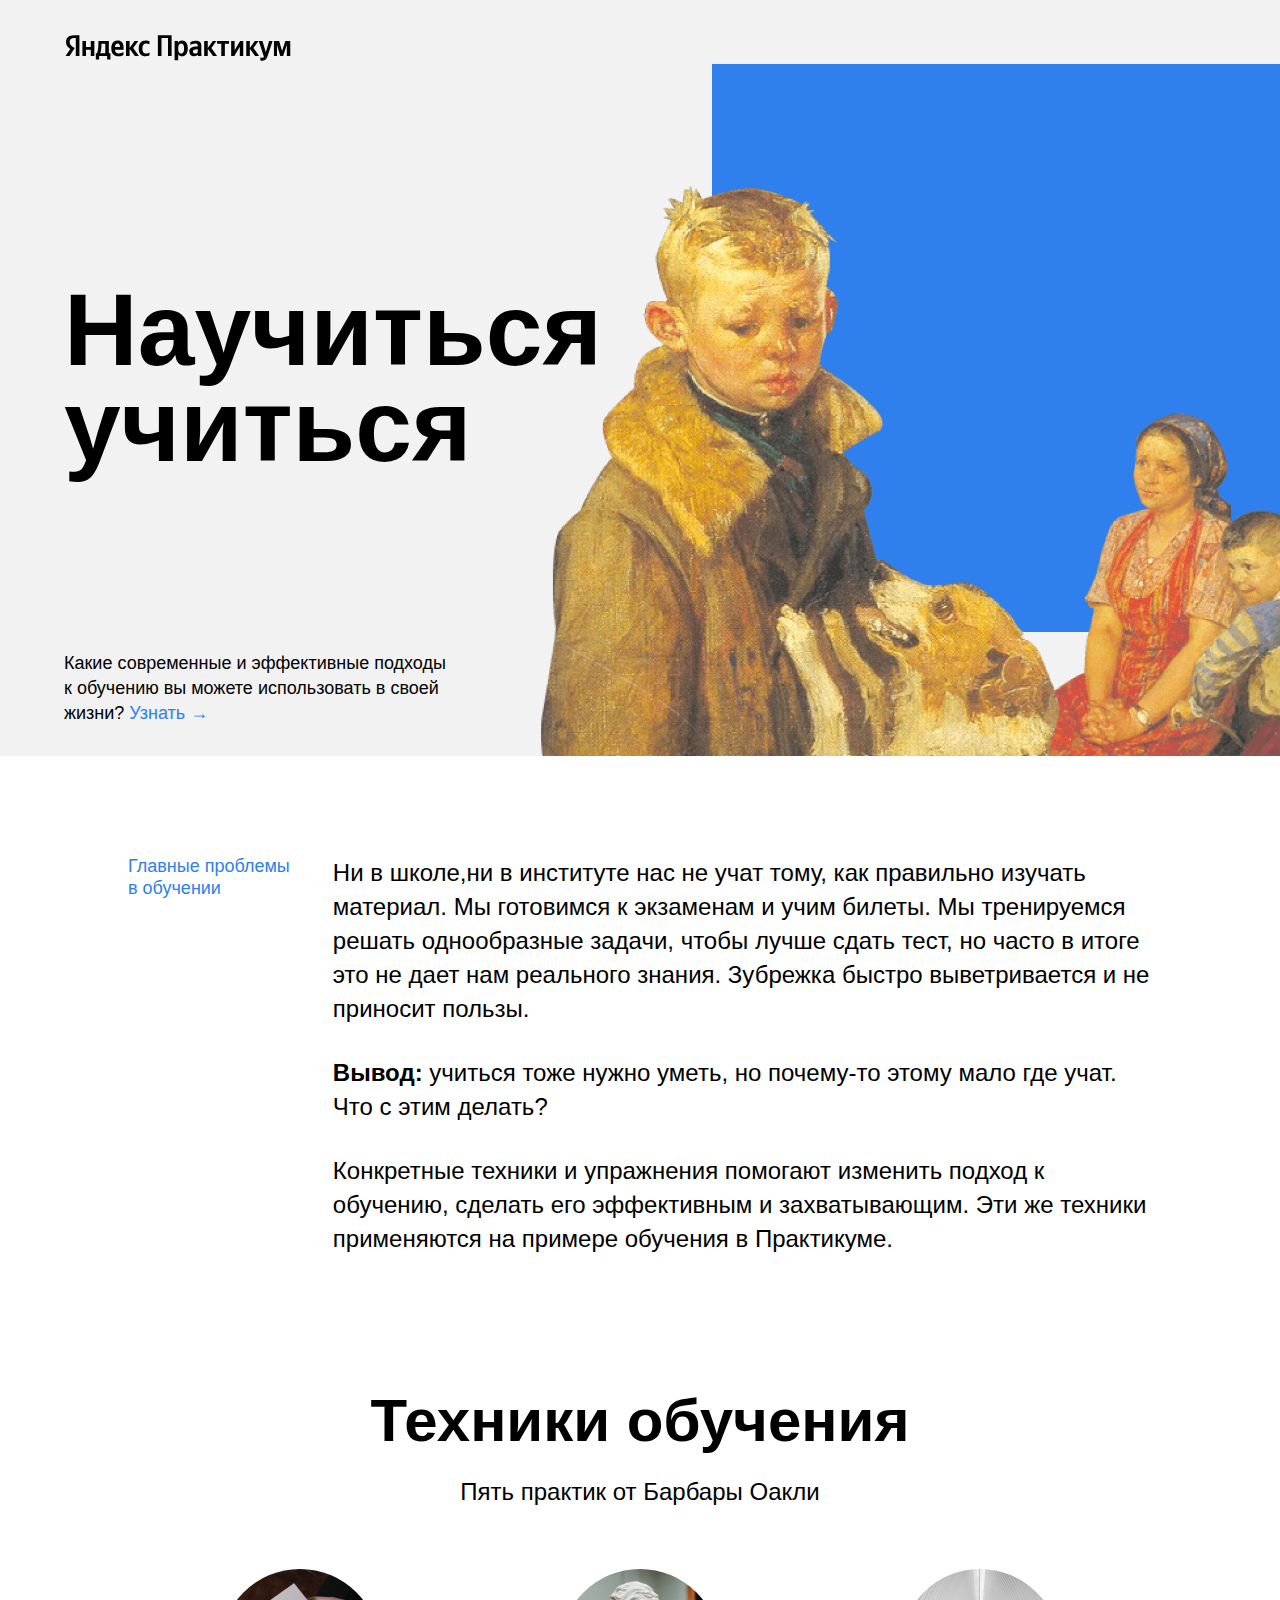
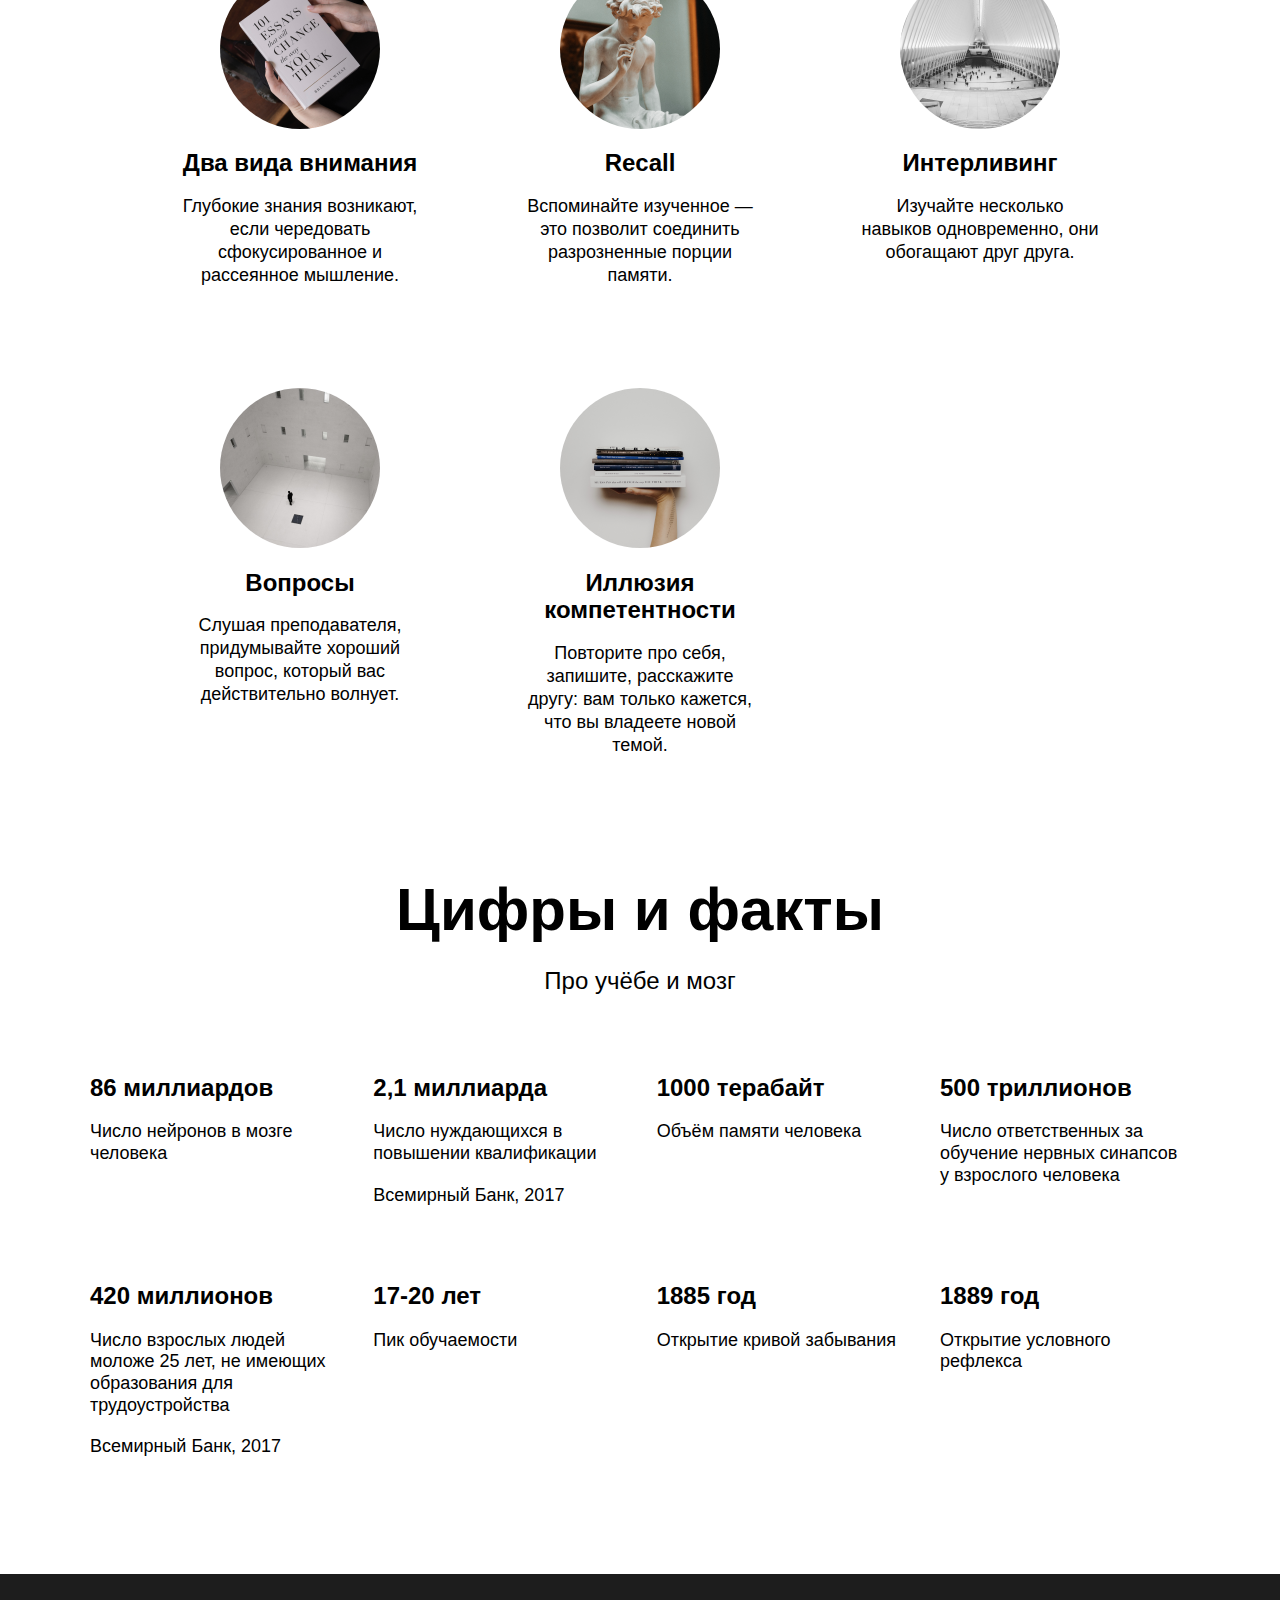
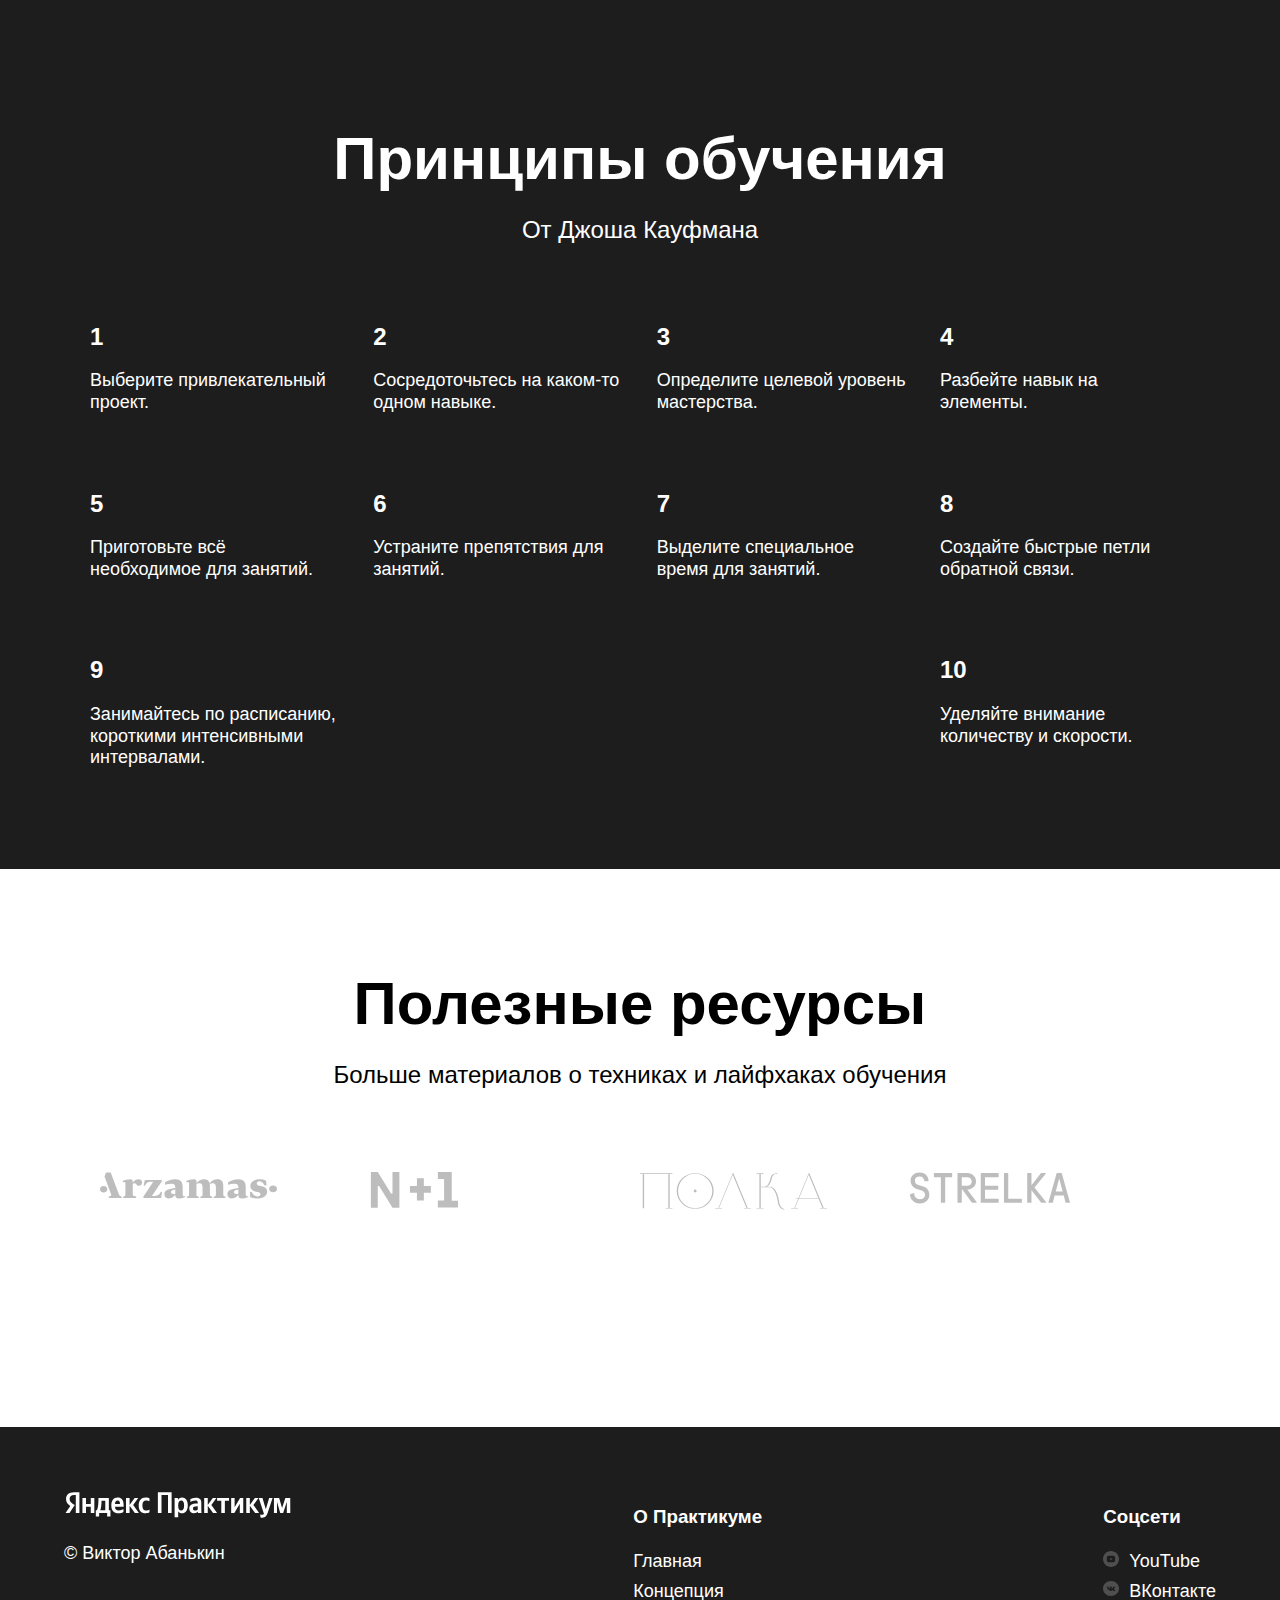
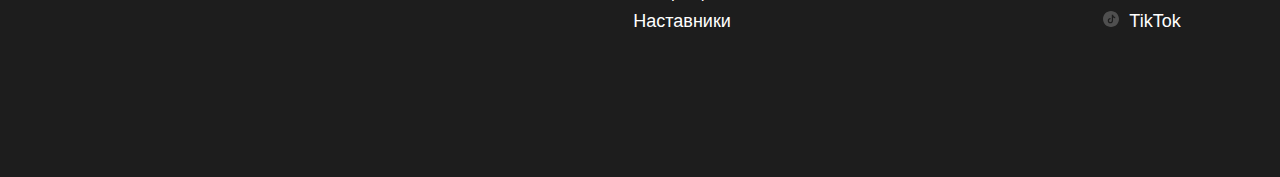
==== index__1sprint.html @ 2568c20d "Fix" ====
<!DOCTYPE html>
<html lang="ru">
<head>
  <meta charset="UTF-8">
  <meta name="viewport" content="width=device-width, initial-scale=1.0">
  <meta name="description" content="">
  <link rel="stylesheet" href="./assets/normalize.css">
  <link rel="stylesheet" href="./pages/homepage.css">
  <title>Яндекс.Практикум</title>
</head>
<body>
  <div class="page">
    <header class="header">
      <div class="logo logo_place_header"><img src="./assets/images/logo_place_header.svg" alt="Яндекс Практикум"></div>
      <h1 class="header__title">Научиться учиться</h1>
      <p class="header__subtitle">Какие современные и эффективные подходы к обучению вы можете использовать в своей жизни? <a class="header__link" href="#" target="_blank">Узнать →</a></p>
      <div class="header__illustration"><img src="./assets/images/header-image.png" alt="Мальчик с собакой"></div>
      <div class="header__square"></div>
    </header>

    <div class="content">

      <section class="description">
        <div class="two__columns">
          <h1 class="two__columns-brief">Главные проблемы в обучении</h1>
          <div class="two__columns-main-text">
            <p class="two__columns-paragraph">
              Ни в школе,ни в институте нас не учат тому, как правильно
              изучать материал. Мы готовимся к экзаменам и учим билеты. Мы
              тренируемся решать однообразные задачи, чтобы лучше сдать тест,
              но часто в итоге это не дает нам реального знания. Зубрежка
              быстро выветривается и не приносит пользы.
            </p>
            <p class="two__columns-paragraph">
              <span class="two__columns-span-accent">Вывод:</span> учиться
              тоже нужно уметь, но почему-то этому мало где учат. Что с этим
              делать?
            </p>
            <p class="two__columns-paragraph">
              Конкретные техники и упражнения помогают изменить подход к
              обучению, сделать его эффективным и захватывающим. Эти же
              техники применяются на примере обучения в Практикуме.
            </p>
          </div>
        </div>
      </section>


      <section class="techniques">
        <h2 class="section__title">Техники обучения</h2>
        <p class="section__subtitle">Пять практик от Барбары Оакли</p>
        <div class="cards">
          <div class="cards__item">
            <img class="cards__image" src="./assets/images/cards-attention.png" alt="Два вида внимания">
            <h1 class="cards__title">Два вида внимания</h1>
            <p class="cards__description">Глубокие знания возникают, если чередовать сфокусированное и рассеянное мышление.</p>
          </div>
          <div class="cards__item">
            <img class="cards__image" src="./assets/images/cards-recall.png" alt="Recall">
            <h1 class="cards__title">Recall</h1>
            <p class="cards__description">Вспоминайте изученное — это позволит соединить разрозненные порции памяти.</p>
          </div>
          <div class="cards__item">
            <img class="cards__image" src="./assets/images/cards-interliving.png" alt="Интерливинг">
            <h1 class="cards__title">Интерливинг</h1>
            <p class="cards__description">Изучайте несколько навыков одновременно, они обогащают друг друга.</p>
          </div>
          <div class="cards__item">
            <img class="cards__image" src="./assets/images/cards-question.png" alt="Recall">
            <h1 class="cards__title">Вопросы</h1>
            <p class="cards__description">Слушая преподавателя, придумывайте хороший вопрос, который вас действительно волнует.</p>
          </div>
          <div class="cards__item">
            <img class="cards__image" src="./assets/images/cards-competence.png" alt="Интерливинг">
            <h1 class="cards__title">Иллюзия компетентности</h1>
            <p class="cards__description">Повторите про себя, запишите, расскажите другу: вам только кажется, что вы владеете новой темой.</p>
          </div>
        </div>
      </section>

      <section class="digits">
        <h2 class="section__title">Цифры и факты</h2>
        <p class="section__subtitle">Про учёбе и мозг</p>
        <div class="table">
          <div class="table-cell">
            <h1 class="table-heading">86 миллиардов</h1>
            <p class="table-text">Число нейронов в мозге человека</p>
          </div>
          <div class="table-cell">
            <h1 class="table-heading">2,1 миллиарда</h1>
            <p class="table-text">Число нуждающихся в повышении квалификации </p>
            <p class="table-text">Всемирный Банк, 2017</p>
          </div>
          <div class="table-cell">
            <h1 class="table-heading">1000 терабайт</h1>
            <p class="table-text">Объём памяти человека</p>
          </div>
          <div class="table-cell">
            <h1 class="table-heading">500 триллионов</h1>
            <p class="table-text">Число ответственных за обучение нервных синапсов у взрослого человека</p>
          </div>
          <div class="table-cell">
            <h1 class="table-heading">420 миллионов</h1>
            <p class="table-text">Число взрослых людей моложе 25 лет, не имеющих образования для трудоустройства
            <p class="table-text">Всемирный Банк, 2017</p>
            </p>
          </div>
          <div class="table-cell">
            <h1 class="table-heading">17-20 лет</h1>
            <p class="table-text">Пик обучаемости</p>
          </div>
          <div class="table-cell">
            <h1 class="table-heading">1885 год</h1>
            <p class="table-text">Открытие кривой забывания</p>
          </div>
          <div class="table-cell">
            <h1 class="table-heading">1889 год</h1>
            <p class="table-text">Открытие условного рефлекса</p>
          </div>
        </div>
      </section>

      <section class="kaufman">
        <h2 class="section-title section-title_theme_dark">Принципы обучения</h2>
        <p class="section-subtitle section-subtitle_theme_dark">От Джоша Кауфмана</p>
        <div class="table">
          <div class="table-cell">
            <h1 class="table-heading table-heading_theme_dark">1</h1>
            <p class="table-text">Выберите привлекательный проект.</p>
          </div>
          <div class="table-cell">
            <h1 class="table-heading table-heading_theme_dark">2</h1>
            <p class="table-text">Сосредоточьтесь на каком-то одном навыке.</p>
          </div>
          <div class="table-cell">
            <h1 class="table-heading table-heading_theme_dark">3</h1>
            <p class="table-text">Определите целевой уровень мастерства.</p>
          </div>
          <div class="table-cell">
            <h1 class="table-heading table-heading_theme_dark">4</h1>
            <p class="table-text">Разбейте навык на элементы.</p>
          </div>
          <div class="table-cell">
            <h1 class="table-heading table-heading_theme_dark">5</h1>
            <p class="table-text">Приготовьте всё необходимое для занятий.</p>
          </div>
          <div class="table-cell">
            <h1 class="table-heading table-heading_theme_dark">6</h1>
            <p class="table-text">Устраните препятствия для занятий.</p>
          </div>
          <div class="table-cell">
            <h1 class="table-heading table-heading_theme_dark">7</h1>
            <p class="table-text">Выделите специальное время для занятий.</p>
          </div>
          <div class="table-cell">
            <h1 class="table-heading table-heading_theme_dark">8</h1>
            <p class="table-text">Создайте быстрые петли обратной связи.</p>
          </div>
          <div class="table-cell">
            <h1 class="table-heading table-heading_theme_dark">9</h1>
            <p class="table-text">Занимайтесь по расписанию, короткими интенсивными интервалами.</p>
          </div>
          <div class="table-cell">
            <h1 class="table-heading table-heading_theme_dark">10</h1>
            <p class="table-text">Уделяйте внимание количеству и скорости.</p>
          </div>
        </div>
      </section>
      
      <section class="resources">
        <h2 class="section__title">Полезные ресурсы</h2>
        <p class="section__subtitle">Больше материалов о техниках и лайфхаках обучения</p>
        <div class="resources__logo">
          <a href="#" class="resources__item">
            <img src="./assets/images/logo/resources-arzamas.svg" alt="Arzamas">
          </a>
          <a href="#" class="resources__item">
            <img src="./assets/images/logo/resources-n1.svg" alt="N1">
          </a>
          <a href="#" class="resources__item">
            <img src="./assets/images/logo/resources-polka.svg" alt="Polka">
          </a>
          <a href="#" class="resources__item">
            <img src="./assets/images/logo/resources-strelka.svg" alt="Strelka">
          </a>
        </div>
      </section>

    </div>
    <footer class="footer">
      <div class="footer__columns">
        <div class="footer__column content-copyright">
          <img src="./assets/images/logo_place_footer.svg" class="logo logo_place_footer">
          <p class="footer__author">© Виктор Абанькин</p>
        </div>
        <div class="footer__column content-info">
          <h3 class="footer__column-heading">О Практикуме</h3>
          <ul class="footer__column-links">
            <li class="footer__column-link">Главная</li>
            <li class="footer__column-link">Концепция</li>
            <li class="footer__column-link">Наставники</li>
            </ul>
          </div>
          <div class="footer__column content-social">
            <h3 class="footer__column-heading">Соцсети</h3>
            <ul class="footer__column-links">
              <li class="footer__column-link"><a href="#" ><img class="footer__social-icon" src="./assets/images/youtube-icon.svg" alt="YouTube">YouTube</a></li>
              <li class="footer__column-link"><a href="#" ><img class="footer__social-icon" src="./assets/images/vk_color_white.svg" alt="ВКонтакте">ВКонтакте</a></li>
              <li class="footer__column-link"><a href="#" ><img class="footer__social-icon" src="./assets/images/tiktok-icon.svg" alt="TikTok">TikTok</a></li>
              </ul>
          </div>
        </div>
      </div>
    </footer>
  </div>
</body>
</html>
---- pages/homepage.css ----
@import url(../assets/style.css);

.page {
    min-width: 1100px;
    max-width: 1600px;
    font-family: "Helvetica Neue", Arial, sans-serif;
    background: #ffffff;
    margin: 0 auto;
}
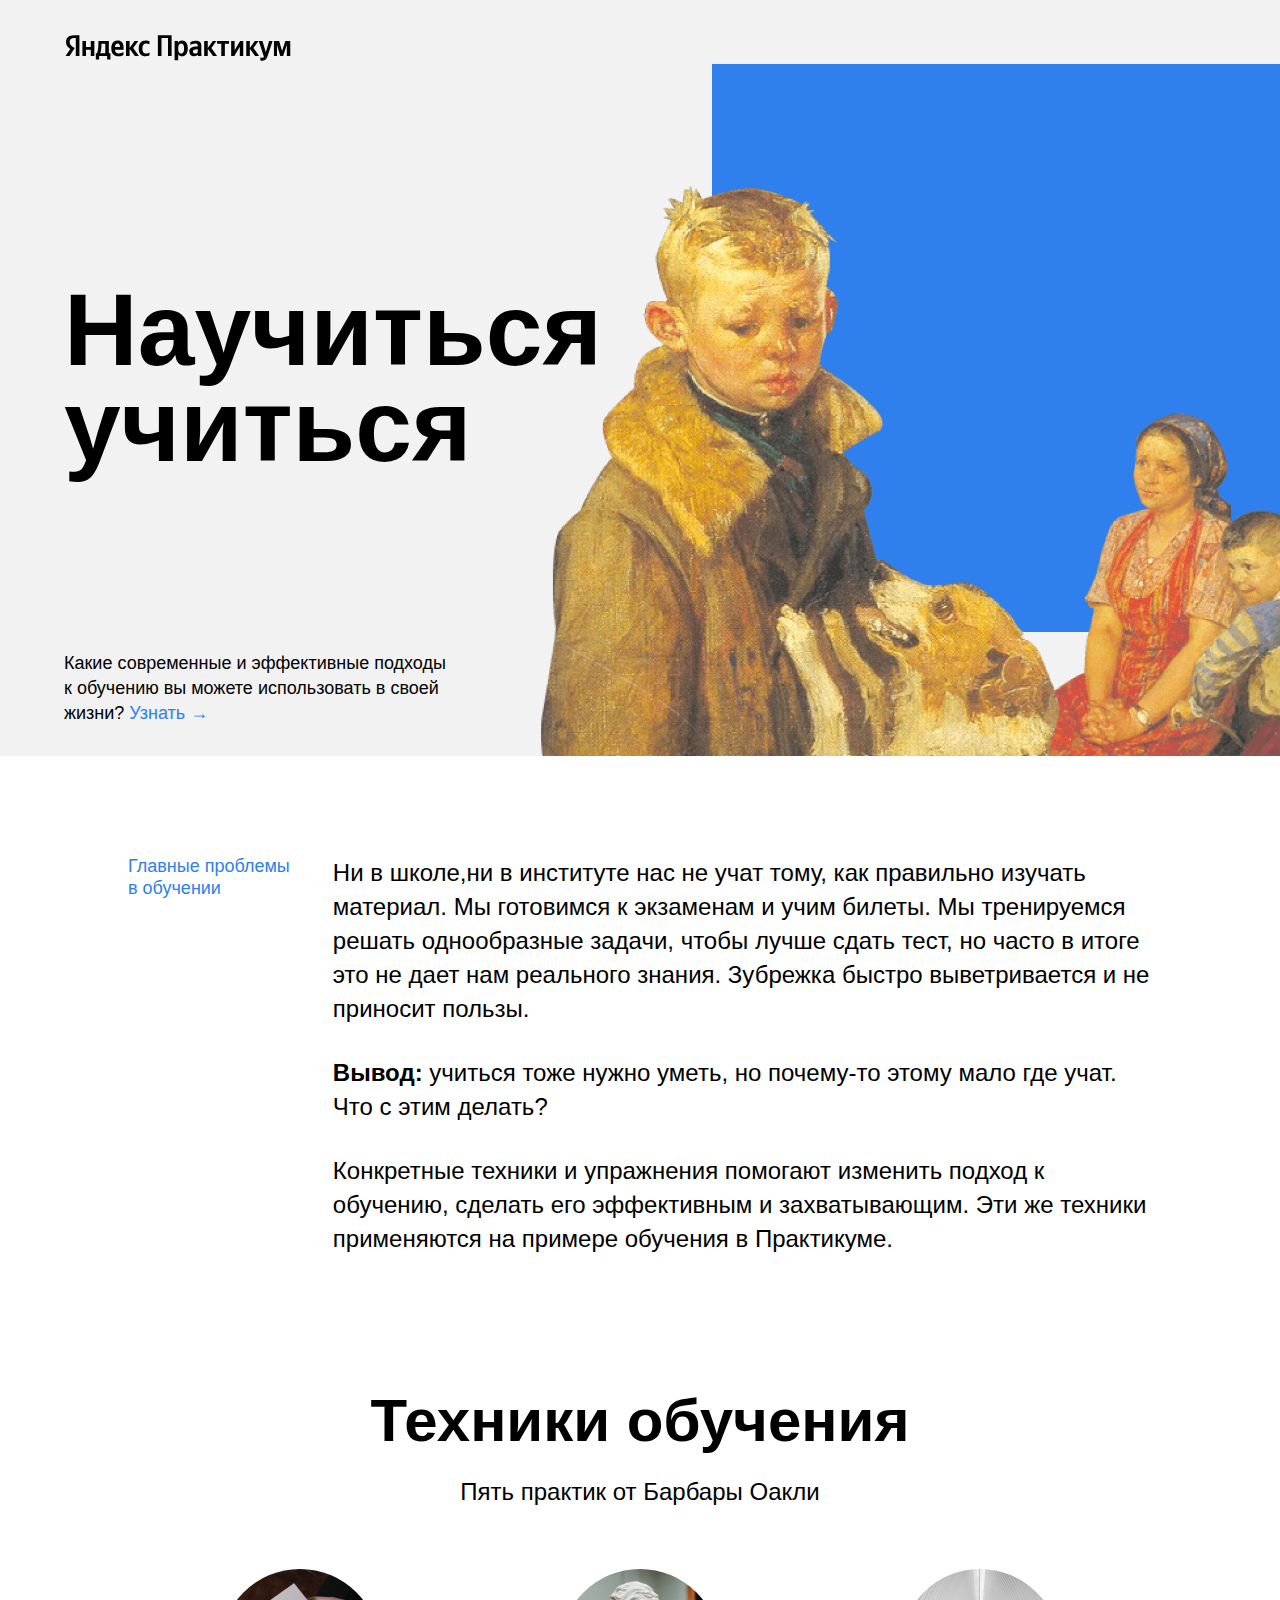
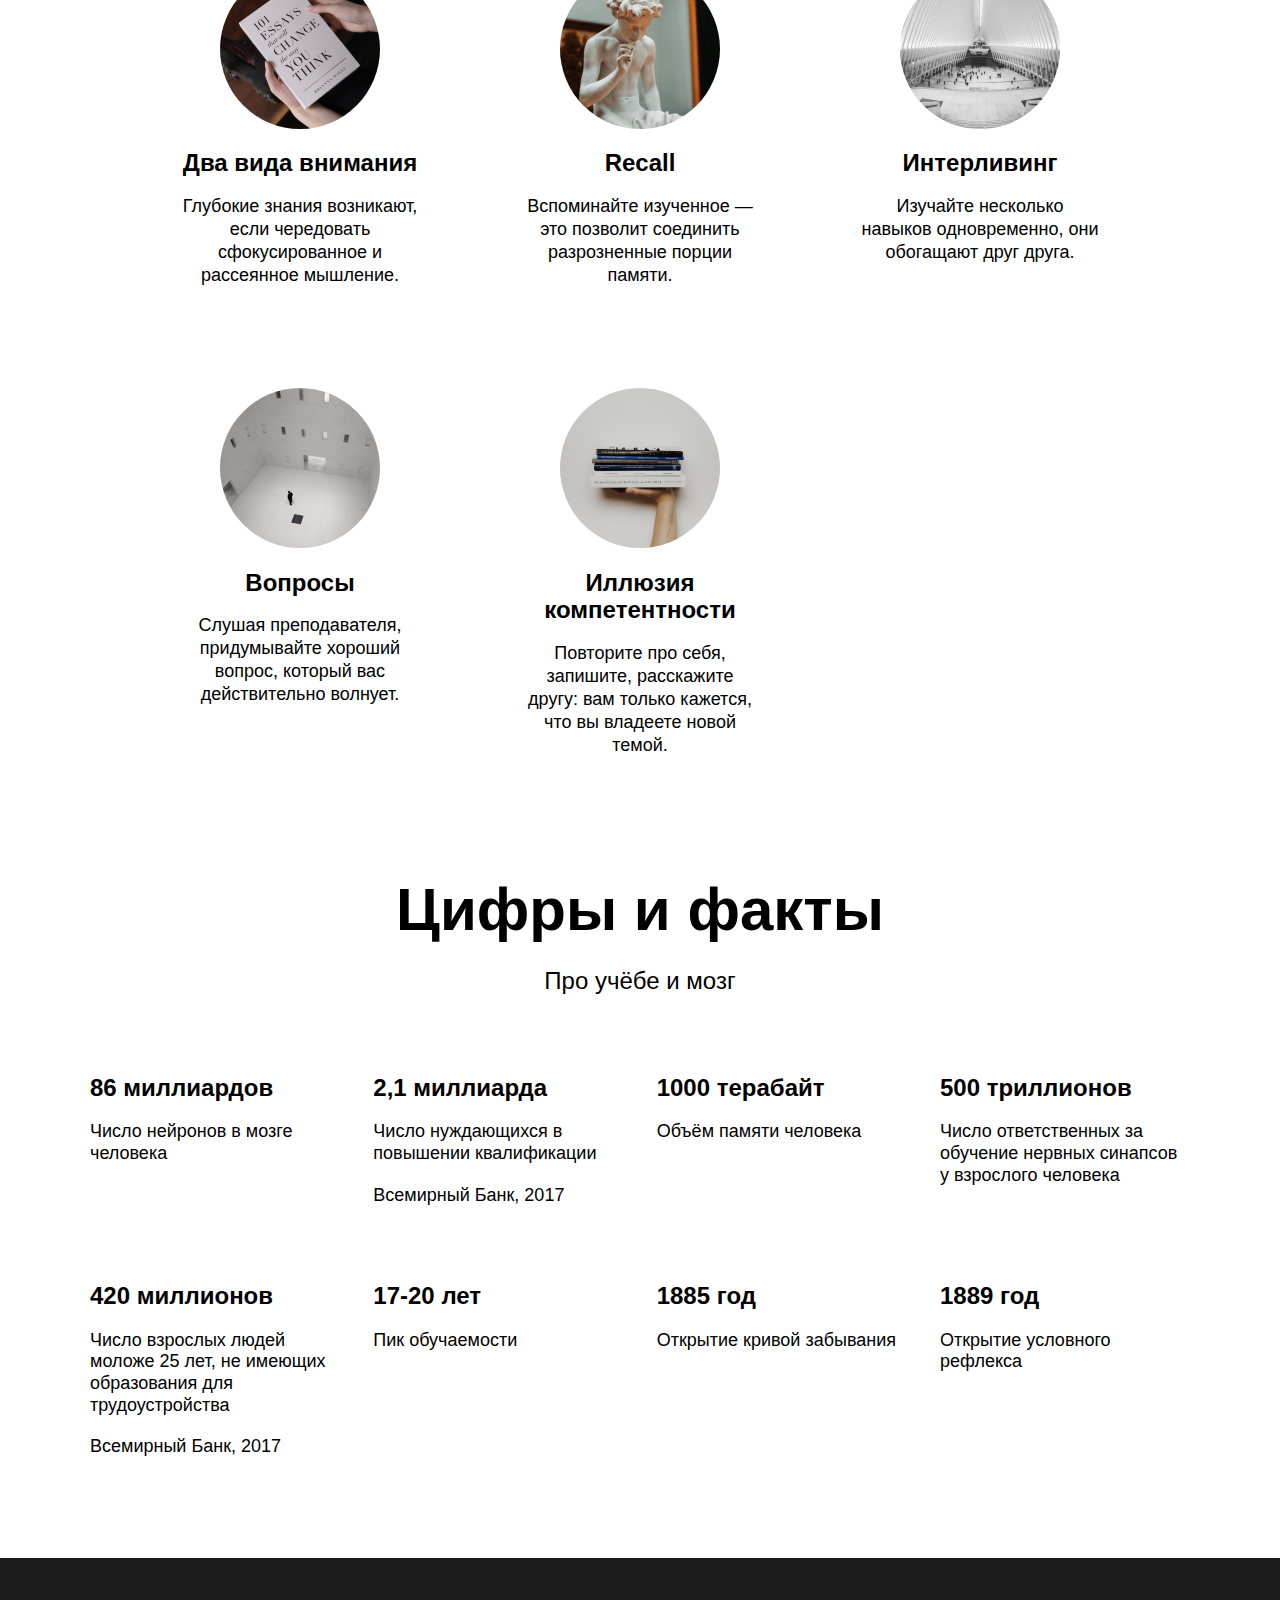
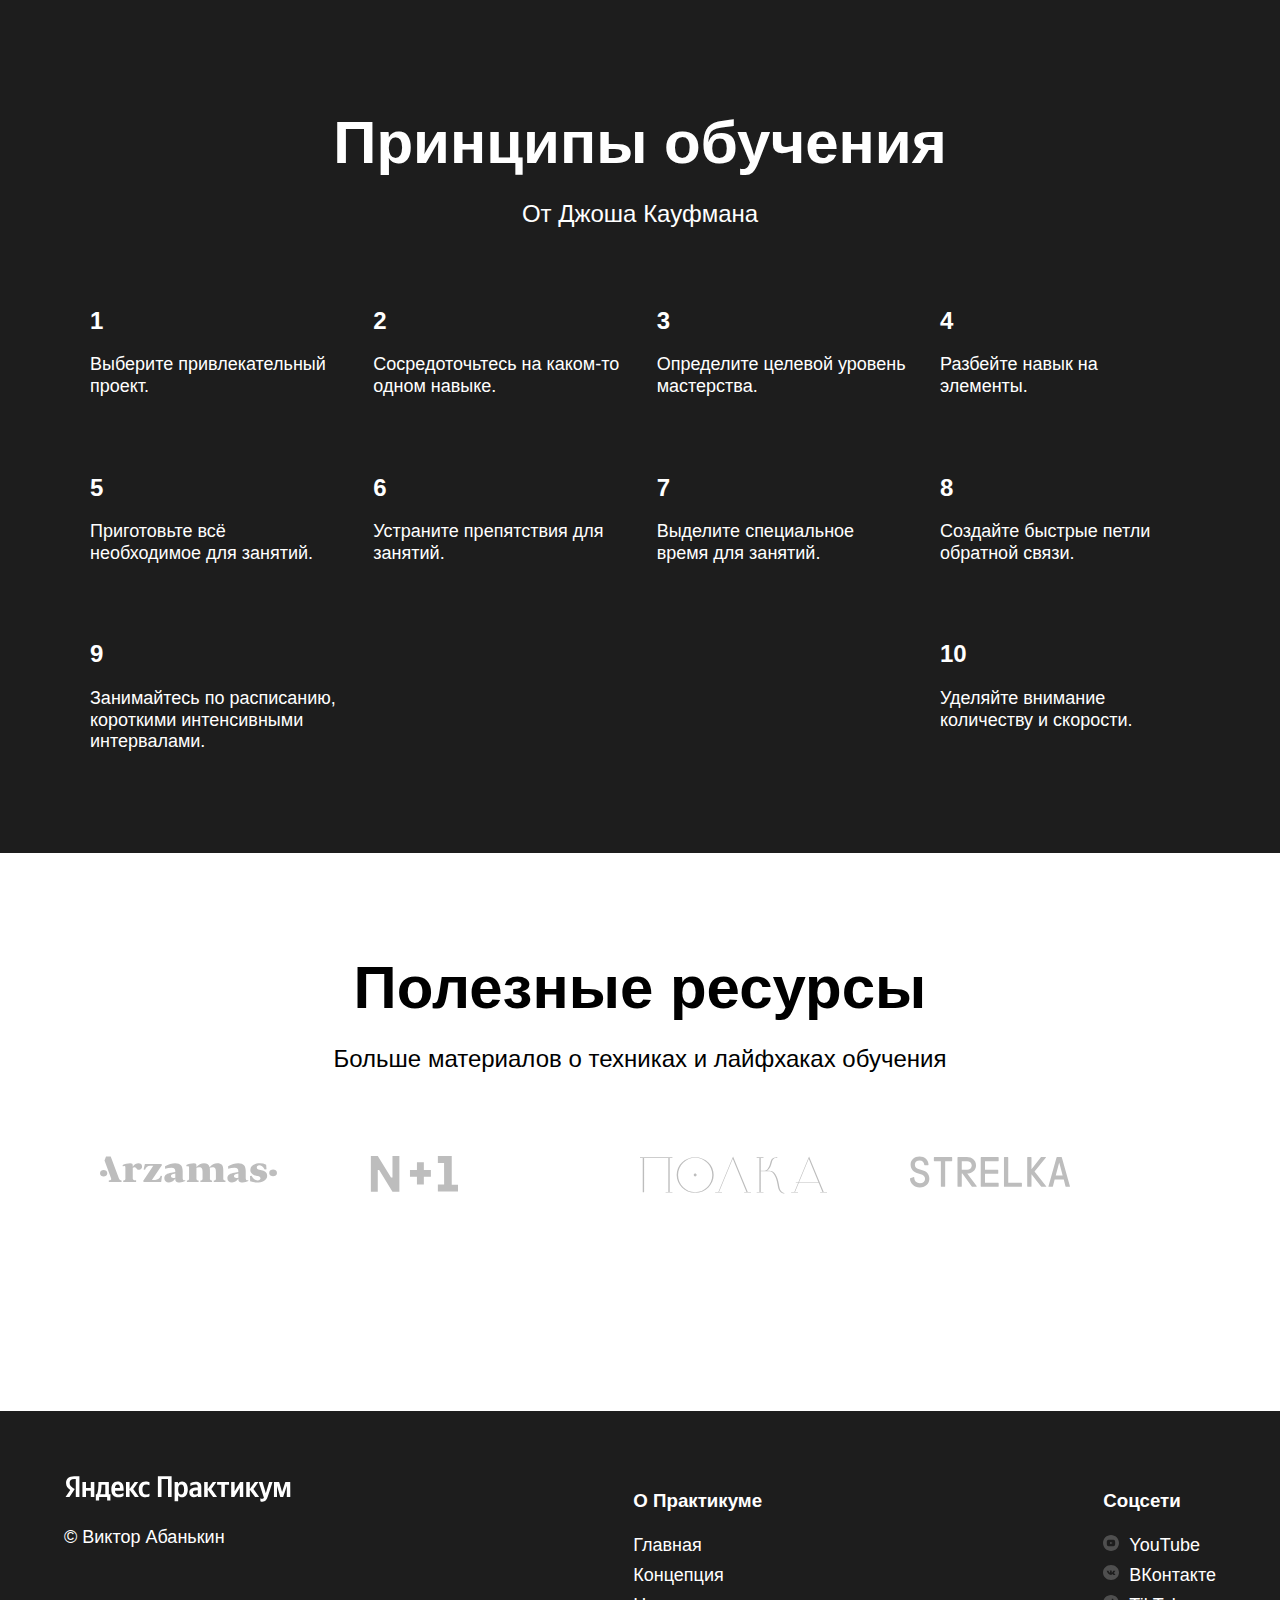
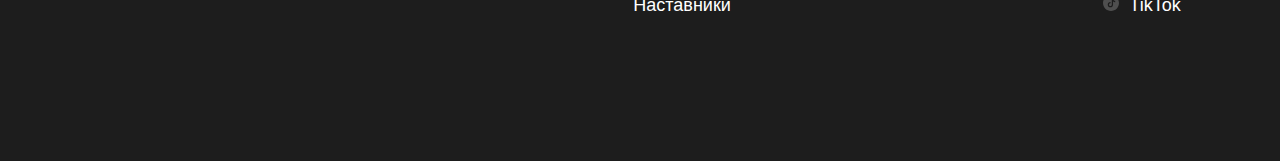
==== commit 957ec9f3: "fix" ====
--- a/index__1sprint.html
+++ b/index__1sprint.html
@@ -101,9 +101,8 @@
           </div>
           <div class="table-cell">
             <h1 class="table-heading">420 миллионов</h1>
-            <p class="table-text">Число взрослых людей моложе 25 лет, не имеющих образования для трудоустройства
-            <p class="table-text">Всемирный Банк, 2017</p>
-            </p>
+            <p class="table-text">Число взрослых людей моложе 25 лет, не имеющих образования для трудоустройства</p>
+            <p class="table-text">Всемирный Банк, 2017</p>       
           </div>
           <div class="table-cell">
             <h1 class="table-heading">17-20 лет</h1>
@@ -190,7 +189,7 @@
     <footer class="footer">
       <div class="footer__columns">
         <div class="footer__column content-copyright">
-          <img src="./assets/images/logo_place_footer.svg" class="logo logo_place_footer">
+          <img src="./assets/images/logo_place_footer.svg" class="logo logo_place_footer" alt="Логотип в футере">
           <p class="footer__author">© Виктор Абанькин</p>
         </div>
         <div class="footer__column content-info">
@@ -210,7 +209,6 @@
               </ul>
           </div>
         </div>
-      </div>
     </footer>
   </div>
 </body>
